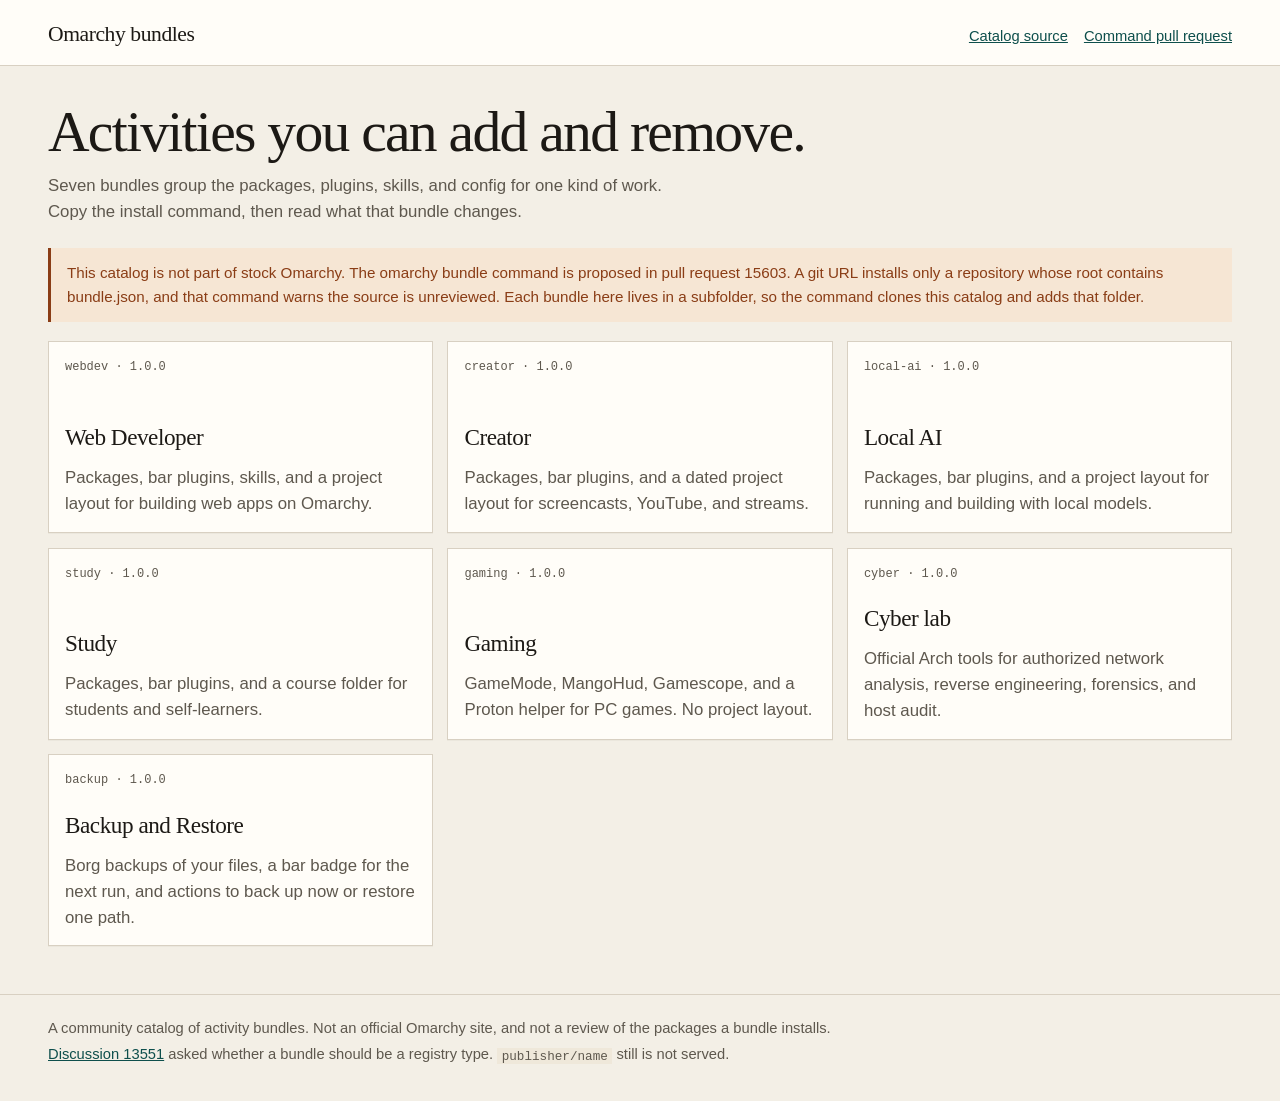
==== site/index.html @ 12f72084 "Add a static catalog of the bundle install commands. scripts/build-site.py writes site/ from each bu" ====
<!DOCTYPE html>
<html lang="en">
<head>
<meta charset="utf-8">
<meta name="viewport" content="width=device-width, initial-scale=1">
<title>Omarchy bundles</title>
<link rel="stylesheet" href="css/site.css">
</head>
<body>
<a class="skip" href="#content">Skip to content</a>
<header class="site">
  <div class="wrap brand">
    <a class="mark" href="index.html">Omarchy bundles</a>
    <nav>
      <a href="https://github.com/calledtoconstruct/omarchy-bundles">Catalog source</a>
      <a href="https://github.com/omacom/omarchy/pull/15603">Command pull request</a>
    </nav>
  </div>
</header>

<main id="content">
  <div class="wrap hero">
    <h1>Activities you can add and remove.</h1>
    <p class="lede">Seven bundles group the packages, plugins, skills, and config for one kind of work. Copy the install command, then read what that bundle changes.</p>
    <p class="notice">This catalog is not part of stock Omarchy. The omarchy bundle command is proposed in pull request 15603. A git URL installs only a repository whose root contains bundle.json, and that command warns the source is unreviewed. Each bundle here lives in a subfolder, so the command clones this catalog and adds that folder.</p>
  </div>
  <div class="wrap grid">
    <a class="card" href="bundles/webdev/"><p class="meta">webdev · 1.0.0</p><h2>Web Developer</h2><p>Packages, bar plugins, skills, and a project layout for building web apps on Omarchy.</p></a><a class="card" href="bundles/creator/"><p class="meta">creator · 1.0.0</p><h2>Creator</h2><p>Packages, bar plugins, and a dated project layout for screencasts, YouTube, and streams.</p></a><a class="card" href="bundles/local-ai/"><p class="meta">local-ai · 1.0.0</p><h2>Local AI</h2><p>Packages, bar plugins, and a project layout for running and building with local models.</p></a><a class="card" href="bundles/study/"><p class="meta">study · 1.0.0</p><h2>Study</h2><p>Packages, bar plugins, and a course folder for students and self-learners.</p></a><a class="card" href="bundles/gaming/"><p class="meta">gaming · 1.0.0</p><h2>Gaming</h2><p>GameMode, MangoHud, Gamescope, and a Proton helper for PC games. No project layout.</p></a><a class="card" href="bundles/cyber/"><p class="meta">cyber · 1.0.0</p><h2>Cyber lab</h2><p>Official Arch tools for authorized network analysis, reverse engineering, forensics, and host audit.</p></a><a class="card" href="bundles/backup/"><p class="meta">backup · 1.0.0</p><h2>Backup and Restore</h2><p>Borg backups of your files, a bar badge for the next run, and actions to back up now or restore one path.</p></a>
  </div>
</main>

<footer class="site">
  <div class="wrap">
    <p>A community catalog of activity bundles. Not an official Omarchy site, and not a review of the packages a bundle installs.</p>
    <p><a href="https://github.com/omacom/omarchy/discussions/13551">Discussion 13551</a> asked whether a bundle should be a registry type. <code>publisher/name</code> still is not served.</p>
  </div>
</footer>
<script>
document.querySelectorAll("button.copy").forEach(function (button) {
  button.addEventListener("click", function () {
    var text = button.parentElement.nextElementSibling.textContent;
    navigator.clipboard.writeText(text).then(function () {
      button.textContent = "Copied";
    });
  });
});
</script>
</body>
</html>
---- site/css/site.css ----
:root {
  --paper: #f3efe6;
  --paper-2: #fffdf8;
  --ink: #1c1915;
  --muted: #5e584e;
  --line: #d8d0c2;
  --accent: #0e4f4c;
  --accent-ink: #f4f7f6;
  --warn: #8a3d16;
  --warn-bg: #f6e6d4;
  --shadow: 0 1px 0 rgba(28, 25, 21, 0.04);
  --serif: "Iowan Old Style", Palatino, "Palatino Linotype", Georgia, serif;
  --sans: "Segoe UI", "Helvetica Neue", Helvetica, Arial, sans-serif;
  --mono: "IBM Plex Mono", "Source Code Pro", ui-monospace, monospace;
}

* { box-sizing: border-box; }

html { scroll-behavior: smooth; }

body {
  margin: 0;
  background: var(--paper);
  color: var(--ink);
  font-family: var(--sans);
  font-size: 1.05rem;
  line-height: 1.55;
}

a { color: var(--accent); }
a:hover { text-decoration-thickness: 2px; }

.skip {
  position: absolute;
  left: 1rem;
  top: -3rem;
  background: var(--ink);
  color: var(--paper);
  padding: 0.4rem 0.7rem;
}
.skip:focus { top: 0.6rem; }

.wrap {
  width: min(74rem, calc(100% - 2rem));
  margin: 0 auto;
}

header.site {
  border-bottom: 1px solid var(--line);
  background: var(--paper-2);
}

.brand {
  display: flex;
  justify-content: space-between;
  gap: 1rem;
  align-items: baseline;
  padding: 1.1rem 0 0.9rem;
}

.brand a.mark {
  color: var(--ink);
  text-decoration: none;
  font-family: var(--serif);
  font-size: 1.35rem;
  letter-spacing: -0.02em;
}

.brand nav { display: flex; gap: 1rem; font-size: 0.92rem; }

@media (max-width: 640px) {
  .brand { flex-direction: column; align-items: flex-start; }
}

.hero { padding: 2.2rem 0 1.2rem; }
.hero h1 {
  font-family: var(--serif);
  font-weight: 500;
  font-size: clamp(2.2rem, 5vw, 3.6rem);
  line-height: 1.05;
  letter-spacing: -0.03em;
  margin: 0 0 0.7rem;
}
.lede { max-width: 40rem; color: var(--muted); margin: 0; }

.notice {
  margin: 1.4rem 0 0;
  padding: 0.85rem 1rem;
  background: var(--warn-bg);
  color: var(--warn);
  border-left: 3px solid var(--warn);
  font-size: 0.95rem;
}

.grid {
  display: grid;
  grid-template-columns: repeat(auto-fill, minmax(18rem, 1fr));
  gap: 0.9rem;
  padding-bottom: 3rem;
}

.card {
  display: flex;
  flex-direction: column;
  gap: 0.55rem;
  background: var(--paper-2);
  border: 1px solid var(--line);
  box-shadow: var(--shadow);
  padding: 1rem 1rem 0.9rem;
  text-decoration: none;
  color: inherit;
  min-height: 12rem;
}
.card:hover { border-color: var(--accent); }
.card h2 {
  font-family: var(--serif);
  font-weight: 500;
  font-size: 1.45rem;
  margin: 0;
  letter-spacing: -0.02em;
}
.card p { margin: 0; color: var(--muted); flex: 1; }
.meta { font-family: var(--mono); font-size: 0.75rem; color: var(--muted); }

main.detail { padding: 1.6rem 0 3rem; }
main.detail h1 {
  font-family: var(--serif);
  font-weight: 500;
  font-size: clamp(2rem, 4vw, 3rem);
  letter-spacing: -0.03em;
  margin: 0.3rem 0 0.4rem;
}
.kicker { font-family: var(--mono); font-size: 0.78rem; color: var(--muted); margin: 0; }

.install {
  margin: 1.2rem 0 1.4rem;
  background: var(--ink);
  color: #f6f1e7;
  padding: 0.9rem 1rem 1rem;
}
.install p { margin: 0 0 0.55rem; color: #d9d0c2; font-size: 0.92rem; }
.install pre {
  margin: 0;
  overflow-x: auto;
  font-family: var(--mono);
  font-size: 0.86rem;
  line-height: 1.45;
}
.install .row { display: flex; justify-content: space-between; gap: 1rem; align-items: center; }
button.copy {
  font: inherit;
  font-size: 0.82rem;
  background: transparent;
  color: #f6f1e7;
  border: 1px solid #8d867a;
  padding: 0.25rem 0.55rem;
  cursor: pointer;
}
button.copy:hover, button.copy:focus { border-color: #f6f1e7; }

.facts {
  display: grid;
  grid-template-columns: repeat(auto-fit, minmax(16rem, 1fr));
  gap: 0.8rem;
  margin: 0 0 1.4rem;
}
.facts section {
  background: var(--paper-2);
  border: 1px solid var(--line);
  padding: 0.8rem 0.9rem 0.9rem;
}
.facts h2, .prose h2 {
  font-family: var(--serif);
  font-weight: 500;
  font-size: 1.25rem;
  margin: 0 0 0.45rem;
}
.facts ul, .prose ul, .prose ol { margin: 0.2rem 0 0.8rem; padding-left: 1.15rem; }
.facts li { margin: 0.15rem 0; }
.facts code, .prose code, code {
  font-family: var(--mono);
  font-size: 0.86em;
  background: #efe8da;
  padding: 0.05rem 0.28rem;
}
.install code { background: transparent; padding: 0; color: inherit; }

.prose { max-width: 44rem; }
.prose h3 { font-size: 1.05rem; margin: 1.1rem 0 0.3rem; }
.prose p { margin: 0.4rem 0 0.8rem; }
.prose blockquote {
  margin: 0.8rem 0;
  padding: 0.2rem 0 0.2rem 0.9rem;
  border-left: 3px solid var(--accent);
  color: var(--muted);
}
.prose pre {
  background: var(--ink);
  color: #f6f1e7;
  padding: 0.8rem 0.9rem;
  overflow-x: auto;
  font-family: var(--mono);
  font-size: 0.86rem;
}
.prose pre code { background: transparent; color: inherit; padding: 0; }
.prose table { border-collapse: collapse; width: 100%; margin: 0.6rem 0 1rem; font-size: 0.95rem; }
.prose th, .prose td { border-bottom: 1px solid var(--line); text-align: left; vertical-align: top; padding: 0.4rem 0.6rem 0.4rem 0; }
.prose th { font-weight: 600; }

footer.site {
  border-top: 1px solid var(--line);
  padding: 1.2rem 0 2rem;
  color: var(--muted);
  font-size: 0.92rem;
}
footer.site p { margin: 0.2rem 0; }

.empty { color: var(--muted); }
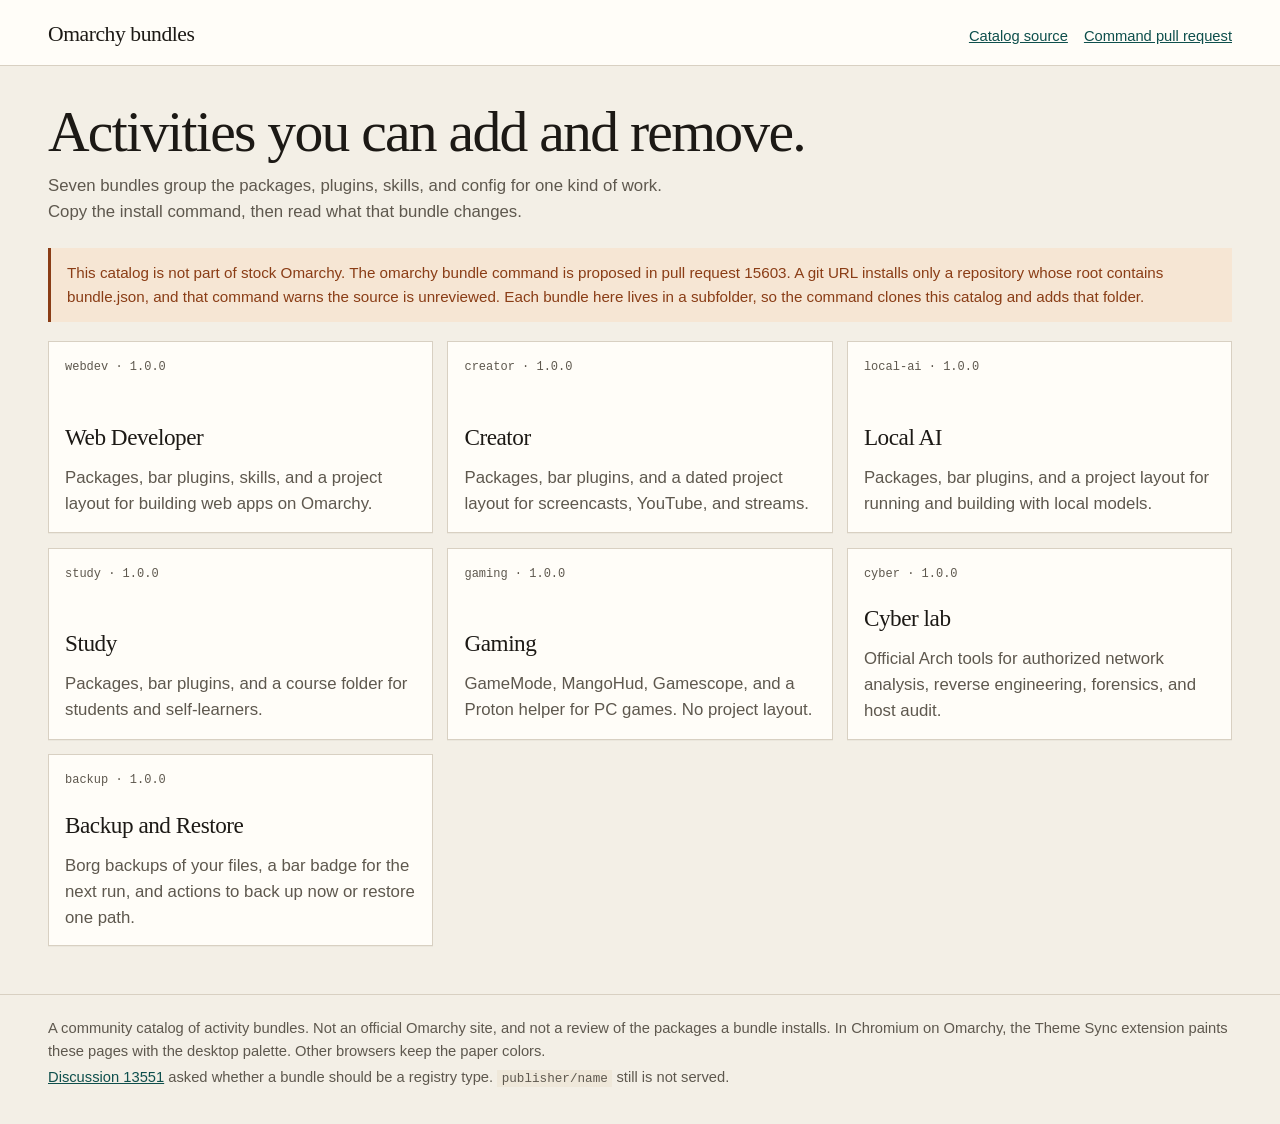
==== commit 9a8d5bb7: "Publish the catalog with GitHub Pages and theme colors. The pages workflow uploads site/. Chromium o" ====
--- a/site/index.html
+++ b/site/index.html
@@ -31,7 +31,7 @@
 
 <footer class="site">
   <div class="wrap">
-    <p>A community catalog of activity bundles. Not an official Omarchy site, and not a review of the packages a bundle installs.</p>
+    <p>A community catalog of activity bundles. Not an official Omarchy site, and not a review of the packages a bundle installs. In Chromium on Omarchy, the Theme Sync extension paints these pages with the desktop palette. Other browsers keep the paper colors.</p>
     <p><a href="https://github.com/omacom/omarchy/discussions/13551">Discussion 13551</a> asked whether a bundle should be a registry type. <code>publisher/name</code> still is not served.</p>
   </div>
 </footer>
--- a/site/css/site.css
+++ b/site/css/site.css
@@ -1,13 +1,18 @@
 :root {
-  --paper: #f3efe6;
-  --paper-2: #fffdf8;
-  --ink: #1c1915;
-  --muted: #5e584e;
-  --line: #d8d0c2;
-  --accent: #0e4f4c;
-  --accent-ink: #f4f7f6;
-  --warn: #8a3d16;
-  --warn-bg: #f6e6d4;
+  /* Fallbacks are the paper palette. Omarchy Theme Sync replaces them in Chromium. */
+  --paper: var(--omarchy-background, #f3efe6);
+  --paper-2: var(--omarchy-lighter-background, #fffdf8);
+  --ink: var(--omarchy-foreground, #1c1915);
+  --muted: var(--omarchy-dark-foreground, #5e584e);
+  --line: var(--omarchy-muted, #d8d0c2);
+  --accent: var(--omarchy-accent, #0e4f4c);
+  --accent-ink: var(--omarchy-bright-foreground, #f4f7f6);
+  --code-bg: var(--omarchy-selection, #efe8da);
+  --strip: var(--omarchy-darker-background, #1c1915);
+  --strip-ink: var(--omarchy-bright-foreground, #f6f1e7);
+  --strip-muted: var(--omarchy-light-foreground, #d9d0c2);
+  --warn: var(--omarchy-orange, #8a3d16);
+  --warn-bg: var(--omarchy-lighter-background, #f6e6d4);
   --shadow: 0 1px 0 rgba(28, 25, 21, 0.04);
   --serif: "Iowan Old Style", Palatino, "Palatino Linotype", Georgia, serif;
   --sans: "Segoe UI", "Helvetica Neue", Helvetica, Arial, sans-serif;
@@ -17,6 +22,8 @@
 * { box-sizing: border-box; }
 
 html { scroll-behavior: smooth; }
+html[data-omarchy-mode="dark"] { color-scheme: dark; }
+html[data-omarchy-mode="light"] { color-scheme: light; }
 
 body {
   margin: 0;
@@ -134,11 +141,11 @@
 
 .install {
   margin: 1.2rem 0 1.4rem;
-  background: var(--ink);
-  color: #f6f1e7;
+  background: var(--strip);
+  color: var(--strip-ink);
   padding: 0.9rem 1rem 1rem;
 }
-.install p { margin: 0 0 0.55rem; color: #d9d0c2; font-size: 0.92rem; }
+.install p { margin: 0 0 0.55rem; color: var(--strip-muted); font-size: 0.92rem; }
 .install pre {
   margin: 0;
   overflow-x: auto;
@@ -151,12 +158,12 @@
   font: inherit;
   font-size: 0.82rem;
   background: transparent;
-  color: #f6f1e7;
-  border: 1px solid #8d867a;
+  color: var(--strip-ink);
+  border: 1px solid var(--line);
   padding: 0.25rem 0.55rem;
   cursor: pointer;
 }
-button.copy:hover, button.copy:focus { border-color: #f6f1e7; }
+button.copy:hover, button.copy:focus { border-color: var(--strip-ink); }
 
 .facts {
   display: grid;
@@ -180,7 +187,7 @@
 .facts code, .prose code, code {
   font-family: var(--mono);
   font-size: 0.86em;
-  background: #efe8da;
+  background: var(--code-bg);
   padding: 0.05rem 0.28rem;
 }
 .install code { background: transparent; padding: 0; color: inherit; }
@@ -195,8 +202,8 @@
   color: var(--muted);
 }
 .prose pre {
-  background: var(--ink);
-  color: #f6f1e7;
+  background: var(--strip);
+  color: var(--strip-ink);
   padding: 0.8rem 0.9rem;
   overflow-x: auto;
   font-family: var(--mono);
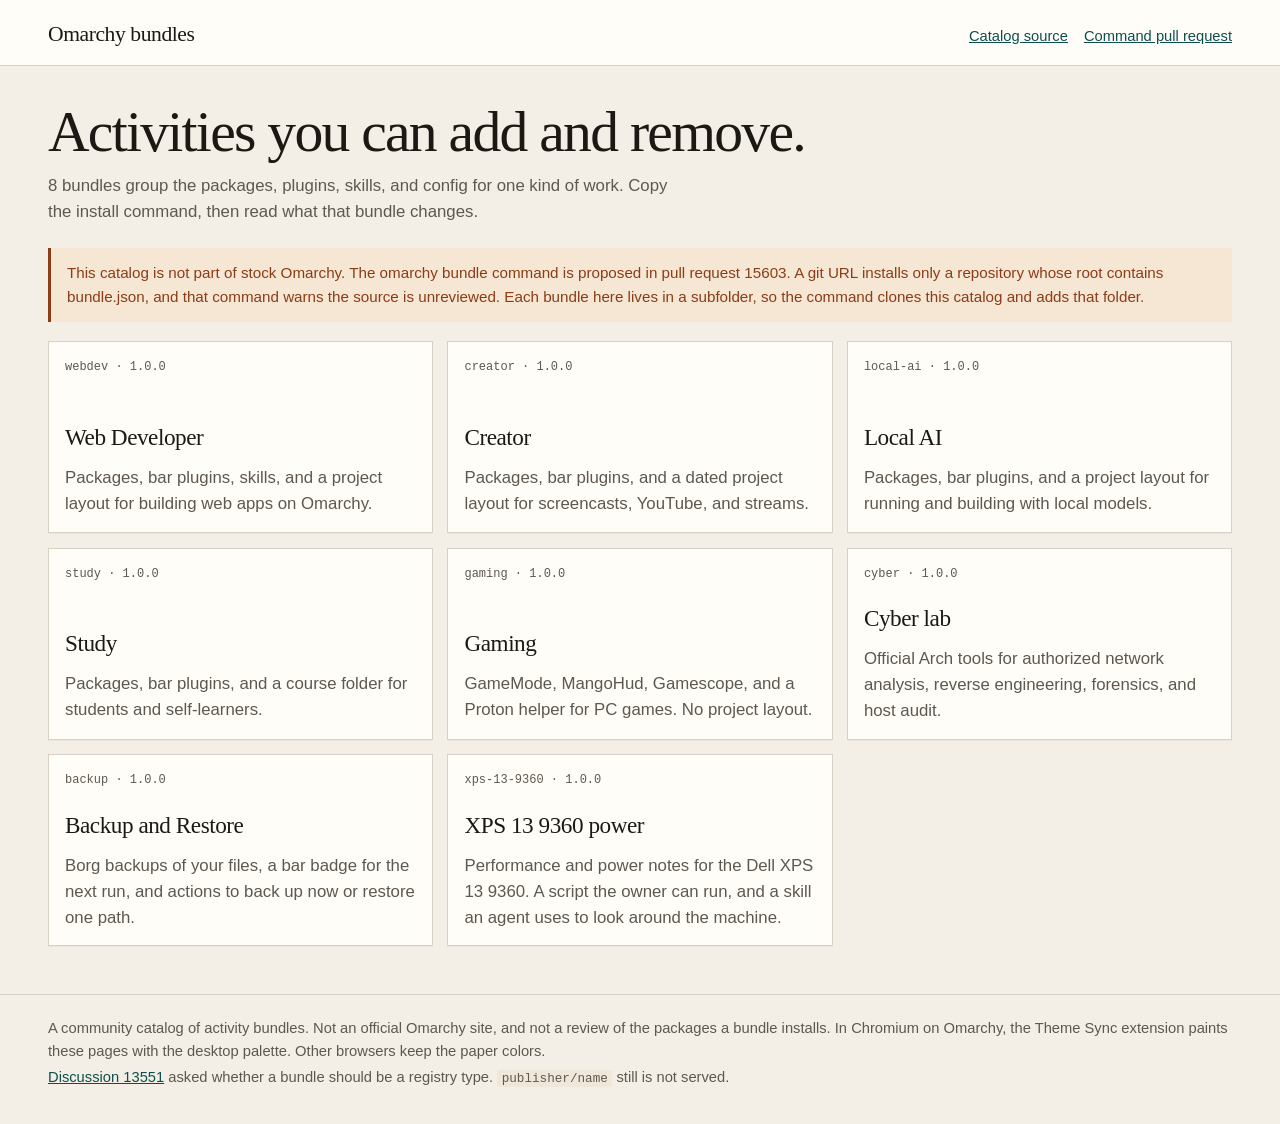
==== commit 249c178c: "List the XPS 13 9360 power bundle in the catalog." ====
--- a/site/index.html
+++ b/site/index.html
@@ -21,11 +21,11 @@
 <main id="content">
   <div class="wrap hero">
     <h1>Activities you can add and remove.</h1>
-    <p class="lede">Seven bundles group the packages, plugins, skills, and config for one kind of work. Copy the install command, then read what that bundle changes.</p>
+    <p class="lede">8 bundles group the packages, plugins, skills, and config for one kind of work. Copy the install command, then read what that bundle changes.</p>
     <p class="notice">This catalog is not part of stock Omarchy. The omarchy bundle command is proposed in pull request 15603. A git URL installs only a repository whose root contains bundle.json, and that command warns the source is unreviewed. Each bundle here lives in a subfolder, so the command clones this catalog and adds that folder.</p>
   </div>
   <div class="wrap grid">
-    <a class="card" href="bundles/webdev/"><p class="meta">webdev · 1.0.0</p><h2>Web Developer</h2><p>Packages, bar plugins, skills, and a project layout for building web apps on Omarchy.</p></a><a class="card" href="bundles/creator/"><p class="meta">creator · 1.0.0</p><h2>Creator</h2><p>Packages, bar plugins, and a dated project layout for screencasts, YouTube, and streams.</p></a><a class="card" href="bundles/local-ai/"><p class="meta">local-ai · 1.0.0</p><h2>Local AI</h2><p>Packages, bar plugins, and a project layout for running and building with local models.</p></a><a class="card" href="bundles/study/"><p class="meta">study · 1.0.0</p><h2>Study</h2><p>Packages, bar plugins, and a course folder for students and self-learners.</p></a><a class="card" href="bundles/gaming/"><p class="meta">gaming · 1.0.0</p><h2>Gaming</h2><p>GameMode, MangoHud, Gamescope, and a Proton helper for PC games. No project layout.</p></a><a class="card" href="bundles/cyber/"><p class="meta">cyber · 1.0.0</p><h2>Cyber lab</h2><p>Official Arch tools for authorized network analysis, reverse engineering, forensics, and host audit.</p></a><a class="card" href="bundles/backup/"><p class="meta">backup · 1.0.0</p><h2>Backup and Restore</h2><p>Borg backups of your files, a bar badge for the next run, and actions to back up now or restore one path.</p></a>
+    <a class="card" href="bundles/webdev/"><p class="meta">webdev · 1.0.0</p><h2>Web Developer</h2><p>Packages, bar plugins, skills, and a project layout for building web apps on Omarchy.</p></a><a class="card" href="bundles/creator/"><p class="meta">creator · 1.0.0</p><h2>Creator</h2><p>Packages, bar plugins, and a dated project layout for screencasts, YouTube, and streams.</p></a><a class="card" href="bundles/local-ai/"><p class="meta">local-ai · 1.0.0</p><h2>Local AI</h2><p>Packages, bar plugins, and a project layout for running and building with local models.</p></a><a class="card" href="bundles/study/"><p class="meta">study · 1.0.0</p><h2>Study</h2><p>Packages, bar plugins, and a course folder for students and self-learners.</p></a><a class="card" href="bundles/gaming/"><p class="meta">gaming · 1.0.0</p><h2>Gaming</h2><p>GameMode, MangoHud, Gamescope, and a Proton helper for PC games. No project layout.</p></a><a class="card" href="bundles/cyber/"><p class="meta">cyber · 1.0.0</p><h2>Cyber lab</h2><p>Official Arch tools for authorized network analysis, reverse engineering, forensics, and host audit.</p></a><a class="card" href="bundles/backup/"><p class="meta">backup · 1.0.0</p><h2>Backup and Restore</h2><p>Borg backups of your files, a bar badge for the next run, and actions to back up now or restore one path.</p></a><a class="card" href="bundles/xps-13-9360/"><p class="meta">xps-13-9360 · 1.0.0</p><h2>XPS 13 9360 power</h2><p>Performance and power notes for the Dell XPS 13 9360. A script the owner can run, and a skill an agent uses to look around the machine.</p></a>
   </div>
 </main>
 
